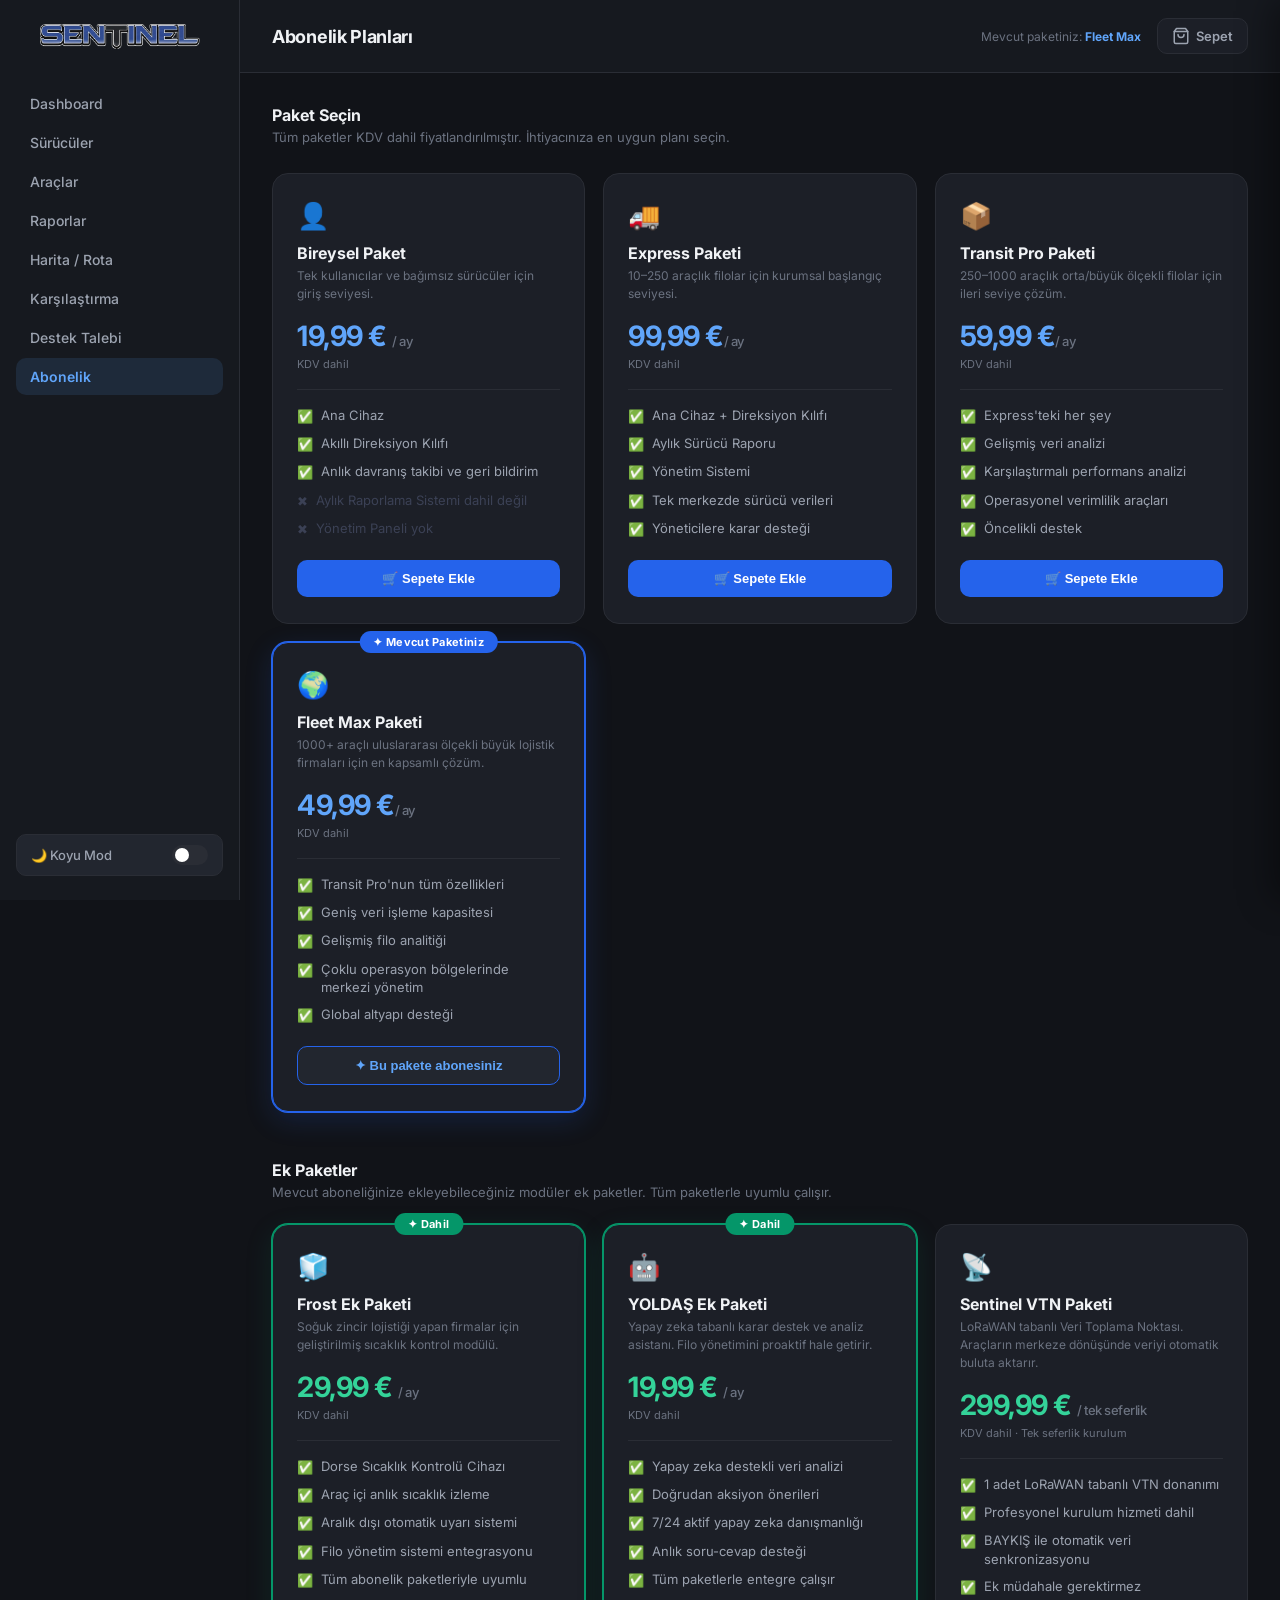
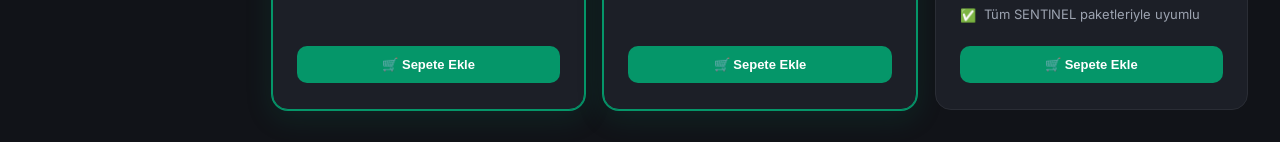
==== NEXTECH - SENTINEL/abonelik.html @ de0649d8 "Add files via upload" ====
<!DOCTYPE html>
<html lang="tr">
<head>
  <meta charset="UTF-8">
  <title>NEXTECH Sentinel | Abonelik</title>
  <link rel="preconnect" href="https://fonts.googleapis.com">
  <link href="https://fonts.googleapis.com/css2?family=Inter:wght@400;500;600;700&display=swap" rel="stylesheet">
  <link rel="stylesheet" href="css/panel.css">
  <style>
    .abonelik-wrap { padding: 32px; }
    .abonelik-wrap h2 { font-size: 16px; font-weight: 700; color: #f0f2f5; margin-bottom: 4px; }
    .abonelik-wrap .subtitle { font-size: 13px; color: #6b7280; margin-bottom: 28px; }

    .paket-grid {
      display: grid;
      grid-template-columns: repeat(auto-fill, minmax(260px, 1fr));
      gap: 18px;
    }

    .paket-card {
      background: #1c1f27;
      border: 1px solid #2a2d35;
      border-radius: 16px;
      padding: 26px 24px;
      display: flex;
      flex-direction: column;
      gap: 0;
      position: relative;
      transition: box-shadow 0.2s, transform 0.2s, border-color 0.2s;
    }
    .paket-card:hover { box-shadow: 0 8px 28px rgba(0,0,0,0.35); transform: translateY(-3px); border-color: #3b4155; }
    .paket-card.mevcut { border-color: #2563eb; box-shadow: 0 0 0 1px #2563eb, 0 8px 28px rgba(37,99,235,0.18); }

    .mevcut-badge {
      position: absolute; top: -12px; left: 50%; transform: translateX(-50%);
      background: #2563eb; color: #fff; font-size: 11px; font-weight: 700;
      padding: 4px 14px; border-radius: 20px; white-space: nowrap; letter-spacing: 0.3px;
    }

    .paket-ikon { font-size: 26px; margin-bottom: 12px; }
    .paket-adi { font-size: 16px; font-weight: 700; color: #f0f2f5; margin-bottom: 4px; }
    .paket-hedef { font-size: 12px; color: #6b7280; margin-bottom: 16px; line-height: 1.5; }
    .paket-fiyat { font-size: 28px; font-weight: 700; color: #60a5fa; margin-bottom: 4px; letter-spacing: -0.5px; }
    .paket-fiyat span { font-size: 13px; font-weight: 500; color: #6b7280; }
    .paket-kdv { font-size: 11px; color: #6b7280; margin-bottom: 18px; }
    .paket-divider { height: 1px; background: #2a2d35; margin-bottom: 16px; }

    .paket-ozellikler {
      list-style: none; display: flex; flex-direction: column;
      gap: 9px; flex: 1; margin-bottom: 22px;
    }
    .paket-ozellikler li { font-size: 13px; color: #9ca3b0; display: flex; align-items: flex-start; gap: 8px; line-height: 1.4; }
    .paket-ozellikler li .ic { font-size: 13px; flex-shrink: 0; margin-top: 1px; }
    .paket-ozellikler li.disabled { color: #3b4155; }

    .paket-btn {
      width: 100%; padding: 11px; border-radius: 10px; font-size: 13px;
      font-weight: 700; cursor: pointer; border: none; transition: background 0.15s, transform 0.12s;
    }
    .paket-btn.aktif { background: #2563eb; color: #fff; }
    .paket-btn.aktif:hover { background: #1d4ed8; transform: translateY(-1px); }
    .paket-btn.mevcut-btn { background: #22262f; color: #60a5fa; border: 1px solid #2563eb; cursor: default; }
    .paket-btn.sepette-btn { background: #22262f; color: #f87171; border: 1px solid #f87171; cursor: pointer; }
    .paket-btn.sepette-btn:hover { background: #2d1a1a; transform: translateY(-1px); }

    /* ── EK PAKETLER ─────────────────────────────────── */
    .ek-paket-section { margin-top: 48px; }
    .ek-paket-section h2 { font-size: 16px; font-weight: 700; color: #f0f2f5; margin-bottom: 4px; }
    .ek-paket-section .subtitle { font-size: 13px; color: #6b7280; margin-bottom: 24px; }

    .ek-paket-grid {
      display: grid;
      grid-template-columns: repeat(auto-fill, minmax(260px, 1fr));
      gap: 18px;
    }

    .ek-paket-card {
      background: #1c1f27; border: 1px solid #2a2d35; border-radius: 16px;
      padding: 26px 24px; display: flex; flex-direction: column;
      position: relative; transition: box-shadow 0.2s, transform 0.2s, border-color 0.2s;
    }
    .ek-paket-card:hover { box-shadow: 0 8px 28px rgba(0,0,0,0.35); transform: translateY(-3px); border-color: #3b4155; }
    .ek-paket-card.dahil { border-color: #059669; box-shadow: 0 0 0 1px #059669, 0 8px 28px rgba(5,150,105,0.15); }

    .dahil-badge {
      position: absolute; top: -12px; left: 50%; transform: translateX(-50%);
      background: #059669; color: #fff; font-size: 11px; font-weight: 700;
      padding: 4px 14px; border-radius: 20px; white-space: nowrap; letter-spacing: 0.3px;
    }

    .ek-paket-card .paket-ikon { font-size: 26px; margin-bottom: 12px; }
    .ek-paket-card .paket-adi { font-size: 16px; font-weight: 700; color: #f0f2f5; margin-bottom: 4px; }
    .ek-paket-card .paket-hedef { font-size: 12px; color: #6b7280; margin-bottom: 16px; line-height: 1.5; }
    .ek-paket-card .paket-fiyat { font-size: 28px; font-weight: 700; color: #34d399; margin-bottom: 4px; letter-spacing: -0.5px; }
    .ek-paket-card .paket-fiyat span { font-size: 13px; font-weight: 500; color: #6b7280; }
    .ek-paket-card .paket-kdv { font-size: 11px; color: #6b7280; margin-bottom: 18px; }
    .ek-paket-card .paket-divider { height: 1px; background: #2a2d35; margin-bottom: 16px; }
    .ek-paket-card .paket-ozellikler { list-style: none; display: flex; flex-direction: column; gap: 9px; flex: 1; margin-bottom: 22px; }
    .ek-paket-card .paket-ozellikler li { font-size: 13px; color: #9ca3b0; display: flex; align-items: flex-start; gap: 8px; line-height: 1.4; }
    .ek-paket-card .paket-ozellikler li .ic { font-size: 13px; flex-shrink: 0; margin-top: 1px; }

    .ek-paket-btn {
      width: 100%; padding: 11px; border-radius: 10px; font-size: 13px;
      font-weight: 700; cursor: pointer; border: none;
      transition: background 0.15s, transform 0.12s;
      background: #059669; color: #fff;
    }
    .ek-paket-btn:hover { background: #047857; transform: translateY(-1px); }
    .ek-paket-btn.sepette-btn { background: #2d1a1a; color: #f87171; border: 1px solid #f87171; cursor: pointer; }
    .ek-paket-btn.sepette-btn:hover { background: #3a1f1f; transform: translateY(-1px); }

    /* ── SEPET İKONU ─────────────────────────────────── */
    .sepet-icon-wrap {
      position: relative; cursor: pointer;
      display: flex; align-items: center; gap: 6px;
      padding: 8px 14px; border-radius: 10px;
      background: #1c1f27; border: 1px solid #2a2d35;
      transition: border-color 0.15s, background 0.15s;
      user-select: none;
    }
    .sepet-icon-wrap:hover { border-color: #3b4155; background: #22262f; }
    .sepet-icon-wrap svg { width: 18px; height: 18px; fill: none; stroke: #9ca3b0; stroke-width: 2; stroke-linecap: round; stroke-linejoin: round; }
    .sepet-icon-wrap .sepet-label { font-size: 13px; color: #9ca3b0; font-weight: 600; }
    .sepet-badge {
      position: absolute; top: -6px; right: -6px;
      background: #2563eb; color: #fff; font-size: 10px; font-weight: 700;
      width: 18px; height: 18px; border-radius: 50%;
      display: none; align-items: center; justify-content: center;
    }

    /* ── SEPET DRAWER ────────────────────────────────── */
    .sepet-overlay {
      position: fixed; inset: 0; background: rgba(0,0,0,0.55);
      z-index: 900; opacity: 0; pointer-events: none; transition: opacity 0.25s;
    }
    .sepet-overlay.acik { opacity: 1; pointer-events: all; }

    .sepet-drawer {
      position: fixed; top: 0; right: 0;
      width: 360px; height: 100vh;
      background: #13151c; border-left: 1px solid #2a2d35;
      z-index: 901; display: flex; flex-direction: column;
      transform: translateX(100%);
      transition: transform 0.28s cubic-bezier(0.4,0,0.2,1);
      box-shadow: -8px 0 32px rgba(0,0,0,0.4);
    }
    .sepet-drawer.acik { transform: translateX(0); }

    .sepet-header {
      padding: 22px 24px 18px; border-bottom: 1px solid #2a2d35;
      display: flex; align-items: center; justify-content: space-between;
    }
    .sepet-header h3 { font-size: 15px; font-weight: 700; color: #f0f2f5; }
    .sepet-kapat {
      width: 32px; height: 32px; border-radius: 8px; border: none;
      background: #22262f; color: #9ca3b0; cursor: pointer; font-size: 16px;
      display: flex; align-items: center; justify-content: center;
      transition: background 0.15s;
    }
    .sepet-kapat:hover { background: #2a2d35; color: #f0f2f5; }

    .sepet-body { flex: 1; overflow-y: auto; padding: 20px 24px; }

    .sepet-bos {
      display: flex; flex-direction: column; align-items: center;
      justify-content: center; height: 100%;
      color: #4b5563; font-size: 13px; text-align: center; gap: 10px;
    }
    .sepet-bos .bos-ikon { font-size: 40px; opacity: 0.5; }

    .sepet-item {
      display: flex; align-items: center; gap: 12px;
      padding: 14px 0; border-bottom: 1px solid #2a2d35;
    }
    .sepet-item:last-child { border-bottom: none; }
    .sepet-item-ikon {
      font-size: 22px; flex-shrink: 0; width: 40px; height: 40px;
      background: #1c1f27; border-radius: 10px;
      display: flex; align-items: center; justify-content: center;
    }
    .sepet-item-bilgi { flex: 1; }
    .sepet-item-adi { font-size: 13px; font-weight: 600; color: #f0f2f5; margin-bottom: 2px; }
    .sepet-item-fiyat { font-size: 12px; color: #60a5fa; font-weight: 600; }
    .sepet-item-sil {
      width: 28px; height: 28px; border: none; background: #22262f;
      border-radius: 7px; color: #6b7280; cursor: pointer; font-size: 14px;
      display: flex; align-items: center; justify-content: center;
      transition: background 0.15s, color 0.15s;
    }
    .sepet-item-sil:hover { background: #3d1a1a; color: #f87171; }

    .sepet-footer { padding: 20px 24px; border-top: 1px solid #2a2d35; }
    .sepet-total-row { display: flex; justify-content: space-between; align-items: center; margin-bottom: 6px; }
    .sepet-total-label { font-size: 12px; color: #6b7280; }
    .sepet-total-fiyat { font-size: 22px; font-weight: 700; color: #f0f2f5; letter-spacing: -0.5px; }
    .sepet-total-kdv { font-size: 11px; color: #6b7280; margin-bottom: 18px; }

    .basvur-btn {
      width: 100%; padding: 13px; border-radius: 11px;
      background: #2563eb; color: #fff;
      font-size: 14px; font-weight: 700; border: none; cursor: pointer;
      transition: background 0.15s, transform 0.12s; letter-spacing: 0.2px;
    }
    .basvur-btn:hover { background: #1d4ed8; transform: translateY(-1px); }
    .basvur-btn:disabled { background: #1e2433; color: #4b5563; cursor: default; transform: none; }

    /* ── BAŞARI MODALI ───────────────────────────────── */
    .modal-overlay {
      position: fixed; inset: 0; background: rgba(0,0,0,0.65);
      z-index: 1000; display: flex; align-items: center; justify-content: center;
      opacity: 0; pointer-events: none; transition: opacity 0.2s;
    }
    .modal-overlay.acik { opacity: 1; pointer-events: all; }

    .modal-kart {
      background: #1c1f27; border: 1px solid #2a2d35; border-radius: 20px;
      padding: 40px 36px; width: 360px; text-align: center;
      transform: scale(0.92) translateY(16px);
      transition: transform 0.25s cubic-bezier(0.34,1.56,0.64,1);
      box-shadow: 0 24px 64px rgba(0,0,0,0.5);
    }
    .modal-overlay.acik .modal-kart { transform: scale(1) translateY(0); }

    .modal-check {
      width: 64px; height: 64px; background: rgba(5,150,105,0.15);
      border-radius: 50%; display: flex; align-items: center; justify-content: center;
      margin: 0 auto 20px; font-size: 28px;
    }
    .modal-baslik { font-size: 17px; font-weight: 700; color: #f0f2f5; margin-bottom: 10px; }
    .modal-aciklama { font-size: 13px; color: #6b7280; line-height: 1.6; margin-bottom: 28px; }
    .modal-kapat-btn {
      padding: 11px 32px; border-radius: 10px; border: none;
      background: #2563eb; color: #fff; font-size: 13px; font-weight: 700;
      cursor: pointer; transition: background 0.15s;
    }
    .modal-kapat-btn:hover { background: #1d4ed8; }

    /* ── LIGHT MODE ──────────────────────────────────── */
    body.light .abonelik-wrap h2  { color: #111318; }
    body.light .paket-card        { background: #fff; border-color: #e2e6ef; }
    body.light .paket-card.mevcut { border-color: #2563eb; box-shadow: 0 0 0 1px #2563eb, 0 8px 28px rgba(37,99,235,0.12); }
    body.light .paket-adi         { color: #111318; }
    body.light .paket-divider     { background: #e2e6ef; }
    body.light .paket-ozellikler li { color: #4b5563; }
    body.light .paket-ozellikler li.disabled { color: #d1d5db; }
    body.light .paket-btn.mevcut-btn { background: #eff6ff; }
    body.light .ek-paket-section h2 { color: #111318; }
    body.light .ek-paket-card       { background: #fff; border-color: #e2e6ef; }
    body.light .ek-paket-card.dahil { border-color: #059669; box-shadow: 0 0 0 1px #059669, 0 8px 28px rgba(5,150,105,0.10); }
    body.light .ek-paket-card .paket-adi { color: #111318; }
    body.light .ek-paket-card .paket-divider { background: #e2e6ef; }
    body.light .ek-paket-card .paket-ozellikler li { color: #4b5563; }
    body.light .sepet-icon-wrap { background: #fff; border-color: #e2e6ef; }
    body.light .sepet-drawer { background: #f9fafb; border-left-color: #e2e6ef; }
    body.light .sepet-header { border-bottom-color: #e2e6ef; }
    body.light .sepet-header h3 { color: #111318; }
    body.light .sepet-kapat { background: #f3f4f6; color: #6b7280; }
    body.light .sepet-item { border-bottom-color: #e2e6ef; }
    body.light .sepet-item-ikon { background: #fff; }
    body.light .sepet-item-adi { color: #111318; }
    body.light .sepet-item-sil { background: #f3f4f6; }
    body.light .sepet-footer { border-top-color: #e2e6ef; }
    body.light .sepet-total-fiyat { color: #111318; }
    body.light .modal-kart { background: #fff; border-color: #e2e6ef; }
    body.light .modal-baslik { color: #111318; }
  </style>
</head>
<body>

<!-- SEPET OVERLAY -->
<div class="sepet-overlay" id="sepetOverlay" onclick="sepetKapat()"></div>

<!-- SEPET DRAWER -->
<div class="sepet-drawer" id="sepetDrawer">
  <div class="sepet-header">
    <h3>🛒 Sepetim</h3>
    <button class="sepet-kapat" onclick="sepetKapat()">✕</button>
  </div>
  <div class="sepet-body" id="sepetBody">
    <div class="sepet-bos" id="sepetBos">
      <div class="bos-ikon">🛒</div>
      <div>Sepetiniz boş.<br>Bir paket ekleyerek başlayın.</div>
    </div>
    <div id="sepetListesi"></div>
  </div>
  <div class="sepet-footer">
    <div class="sepet-total-row">
      <span class="sepet-total-label">Toplam Tutar</span>
      <span class="sepet-total-fiyat" id="sepetTotal">0,00 €</span>
    </div>
    <div class="sepet-total-kdv">KDV dahil tüm tutarlar</div>
    <button class="basvur-btn" id="basvurBtn" onclick="basvur()" disabled>Başvur</button>
  </div>
</div>

<!-- BAŞARI MODALI -->
<div class="modal-overlay" id="modalOverlay">
  <div class="modal-kart">
    <div class="modal-check">✅</div>
    <div class="modal-baslik">Talebiniz Alındı!</div>
    <div class="modal-aciklama">Müşteri temsilcimiz en kısa sürede sizinle iletişime geçecektir.</div>
    <button class="modal-kapat-btn" onclick="modalKapat()">Tamam</button>
  </div>
</div>

<div class="sidebar">
  <img src="assets/logo.png" class="logo" onerror="this.style.display='none';this.nextElementSibling.style.display='block'">
  <div style="display:none;font-size:15px;font-weight:700;color:#60a5fa;padding:0 8px;margin-bottom:28px;">NEXTECH</div>
  <ul>
    <li><a href="index.html">Dashboard</a></li>
    <li><a href="drivers.html">Sürücüler</a></li>
    <li><a href="vehicles.html">Araçlar</a></li>
    <li><a href="reports.html">Raporlar</a></li>
    <li><a href="harita.html">Harita / Rota</a></li>
    <li><a href="karsilastirma.html">Karşılaştırma</a></li>
    <li><a href="destek.html">Destek Talebi</a></li>
    <li class="active"><a href="abonelik.html">Abonelik</a></li>
  </ul>
  <div class="theme-toggle" onclick="toggleTheme()">
    <span id="themeLabel">🌙 Koyu Mod</span>
    <div class="toggle-switch"></div>
  </div>
</div>

<main class="content">
  <header class="topbar">
    <h1>Abonelik Planları</h1>
    <div style="display:flex;align-items:center;gap:16px;">
      <span style="font-size:12px;color:#6b7280;">Mevcut paketiniz: <strong style="color:#60a5fa;">Fleet Max</strong></span>
      <div class="sepet-icon-wrap" onclick="sepetAc()">
        <svg viewBox="0 0 24 24" xmlns="http://www.w3.org/2000/svg">
          <path d="M6 2L3 6v14a2 2 0 002 2h14a2 2 0 002-2V6l-3-4z"/>
          <line x1="3" y1="6" x2="21" y2="6"/>
          <path d="M16 10a4 4 0 01-8 0"/>
        </svg>
        <span class="sepet-label">Sepet</span>
        <span class="sepet-badge" id="sepetBadge">0</span>
      </div>
    </div>
  </header>

  <div class="abonelik-wrap">
    <h2>Paket Seçin</h2>
    <p class="subtitle">Tüm paketler KDV dahil fiyatlandırılmıştır. İhtiyacınıza en uygun planı seçin.</p>

    <div class="paket-grid">

      <!-- BİREYSEL -->
      <div class="paket-card">
        <div class="paket-ikon">👤</div>
        <div class="paket-adi">Bireysel Paket</div>
        <div class="paket-hedef">Tek kullanıcılar ve bağımsız sürücüler için giriş seviyesi.</div>
        <div class="paket-fiyat">19,99 € <span>/ ay</span></div>
        <div class="paket-kdv">KDV dahil</div>
        <div class="paket-divider"></div>
        <ul class="paket-ozellikler">
          <li><span class="ic">✅</span> Ana Cihaz</li>
          <li><span class="ic">✅</span> Akıllı Direksiyon Kılıfı</li>
          <li><span class="ic">✅</span> Anlık davranış takibi ve geri bildirim</li>
          <li class="disabled"><span class="ic">✖</span> Aylık Raporlama Sistemi dahil değil</li>
          <li class="disabled"><span class="ic">✖</span> Yönetim Paneli yok</li>
        </ul>
        <button class="paket-btn aktif" id="btn-bireysel"
          onclick="sepeteEkle('bireysel','Bireysel Paket','👤',19.99,'/ ay',this,false)">
          🛒 Sepete Ekle
        </button>
      </div>

      <!-- EXPRESS -->
      <div class="paket-card">
        <div class="paket-ikon">🚚</div>
        <div class="paket-adi">Express Paketi</div>
        <div class="paket-hedef">10–250 araçlık filolar için kurumsal başlangıç seviyesi.</div>
        <div class="paket-fiyat">99,99 €<span>/ ay</span></div>
        <div class="paket-kdv">KDV dahil</div>
        <div class="paket-divider"></div>
        <ul class="paket-ozellikler">
          <li><span class="ic">✅</span> Ana Cihaz + Direksiyon Kılıfı</li>
          <li><span class="ic">✅</span> Aylık Sürücü Raporu</li>
          <li><span class="ic">✅</span> Yönetim Sistemi</li>
          <li><span class="ic">✅</span> Tek merkezde sürücü verileri</li>
          <li><span class="ic">✅</span> Yöneticilere karar desteği</li>
        </ul>
        <button class="paket-btn aktif" id="btn-express"
          onclick="sepeteEkle('express','Express Paketi','🚚',99.99,'/ ay',this,false)">
          🛒 Sepete Ekle
        </button>
      </div>

      <!-- TRANSIT PRO -->
      <div class="paket-card">
        <div class="paket-ikon">📦</div>
        <div class="paket-adi">Transit Pro Paketi</div>
        <div class="paket-hedef">250–1000 araçlık orta/büyük ölçekli filolar için ileri seviye çözüm.</div>
        <div class="paket-fiyat">59,99 €<span>/ ay</span></div>
        <div class="paket-kdv">KDV dahil</div>
        <div class="paket-divider"></div>
        <ul class="paket-ozellikler">
          <li><span class="ic">✅</span> Express'teki her şey</li>
          <li><span class="ic">✅</span> Gelişmiş veri analizi</li>
          <li><span class="ic">✅</span> Karşılaştırmalı performans analizi</li>
          <li><span class="ic">✅</span> Operasyonel verimlilik araçları</li>
          <li><span class="ic">✅</span> Öncelikli destek</li>
        </ul>
        <button class="paket-btn aktif" id="btn-transitpro"
          onclick="sepeteEkle('transitpro','Transit Pro Paketi','📦',59.99,'/ ay',this,false)">
          🛒 Sepete Ekle
        </button>
      </div>

      <!-- FLEET MAX — MEVCUT -->
      <div class="paket-card mevcut">
        <div class="mevcut-badge">✦ Mevcut Paketiniz</div>
        <div class="paket-ikon">🌍</div>
        <div class="paket-adi">Fleet Max Paketi</div>
        <div class="paket-hedef">1000+ araçlı uluslararası ölçekli büyük lojistik firmaları için en kapsamlı çözüm.</div>
        <div class="paket-fiyat">49,99 €<span>/ ay</span></div>
        <div class="paket-kdv">KDV dahil</div>
        <div class="paket-divider"></div>
        <ul class="paket-ozellikler">
          <li><span class="ic">✅</span> Transit Pro'nun tüm özellikleri</li>
          <li><span class="ic">✅</span> Geniş veri işleme kapasitesi</li>
          <li><span class="ic">✅</span> Gelişmiş filo analitiği</li>
          <li><span class="ic">✅</span> Çoklu operasyon bölgelerinde merkezi yönetim</li>
          <li><span class="ic">✅</span> Global altyapı desteği</li>
        </ul>
        <button class="paket-btn mevcut-btn">✦ Bu pakete abonesiniz</button>
      </div>

    </div>

    <!-- ── EK PAKETLER ─────────────────────────────────── -->
    <div class="ek-paket-section">
      <h2>Ek Paketler</h2>
      <p class="subtitle">Mevcut aboneliğinize ekleyebileceğiniz modüler ek paketler. Tüm paketlerle uyumlu çalışır.</p>

      <div class="ek-paket-grid">

        <!-- FROST -->
        <div class="ek-paket-card dahil">
          <div class="dahil-badge">✦ Dahil</div>
          <div class="paket-ikon">🧊</div>
          <div class="paket-adi">Frost Ek Paketi</div>
          <div class="paket-hedef">Soğuk zincir lojistiği yapan firmalar için geliştirilmiş sıcaklık kontrol modülü.</div>
          <div class="paket-fiyat">29,99 € <span>/ ay</span></div>
          <div class="paket-kdv">KDV dahil</div>
          <div class="paket-divider"></div>
          <ul class="paket-ozellikler">
            <li><span class="ic">✅</span> Dorse Sıcaklık Kontrolü Cihazı</li>
            <li><span class="ic">✅</span> Araç içi anlık sıcaklık izleme</li>
            <li><span class="ic">✅</span> Aralık dışı otomatik uyarı sistemi</li>
            <li><span class="ic">✅</span> Filo yönetim sistemi entegrasyonu</li>
            <li><span class="ic">✅</span> Tüm abonelik paketleriyle uyumlu</li>
          </ul>
          <button class="ek-paket-btn" id="btn-frost"
            onclick="sepeteEkle('frost','Frost Ek Paketi','🧊',29.99,'/ ay',this,true)">
            🛒 Sepete Ekle
          </button>
        </div>

        <!-- YOLDAŞ -->
        <div class="ek-paket-card dahil">
          <div class="dahil-badge">✦ Dahil</div>
          <div class="paket-ikon">🤖</div>
          <div class="paket-adi">YOLDAŞ Ek Paketi</div>
          <div class="paket-hedef">Yapay zeka tabanlı karar destek ve analiz asistanı. Filo yönetimini proaktif hale getirir.</div>
          <div class="paket-fiyat">19,99 € <span>/ ay</span></div>
          <div class="paket-kdv">KDV dahil</div>
          <div class="paket-divider"></div>
          <ul class="paket-ozellikler">
            <li><span class="ic">✅</span> Yapay zeka destekli veri analizi</li>
            <li><span class="ic">✅</span> Doğrudan aksiyon önerileri</li>
            <li><span class="ic">✅</span> 7/24 aktif yapay zeka danışmanlığı</li>
            <li><span class="ic">✅</span> Anlık soru-cevap desteği</li>
            <li><span class="ic">✅</span> Tüm paketlerle entegre çalışır</li>
          </ul>
          <button class="ek-paket-btn" id="btn-yoldas"
            onclick="sepeteEkle('yoldas','YOLDAŞ Ek Paketi','🤖',19.99,'/ ay',this,true)">
            🛒 Sepete Ekle
          </button>
        </div>

        <!-- SENTINEL VTN -->
        <div class="ek-paket-card">
          <div class="paket-ikon">📡</div>
          <div class="paket-adi">Sentinel VTN Paketi</div>
          <div class="paket-hedef">LoRaWAN tabanlı Veri Toplama Noktası. Araçların merkeze dönüşünde veriyi otomatik buluta aktarır.</div>
          <div class="paket-fiyat">299,99 € <span>/ tek seferlik</span></div>
          <div class="paket-kdv">KDV dahil · Tek seferlik kurulum</div>
          <div class="paket-divider"></div>
          <ul class="paket-ozellikler">
            <li><span class="ic">✅</span> 1 adet LoRaWAN tabanlı VTN donanımı</li>
            <li><span class="ic">✅</span> Profesyonel kurulum hizmeti dahil</li>
            <li><span class="ic">✅</span> BAYKIŞ ile otomatik veri senkronizasyonu</li>
            <li><span class="ic">✅</span> Ek müdahale gerektirmez</li>
            <li><span class="ic">✅</span> Tüm SENTINEL paketleriyle uyumlu</li>
          </ul>
          <button class="ek-paket-btn" id="btn-vtn"
            onclick="sepeteEkle('vtn','Sentinel VTN Paketi','📡',299.99,'/ tek seferlik',this,true)">
            🛒 Sepete Ekle
          </button>
        </div>

      </div>
    </div>
    <!-- ── /EK PAKETLER ───────────────────────────────── -->

  </div>
</main>

<script>
  var sepet = {};

  function fiyatFormat(val) {
    return val.toFixed(2).replace('.', ',') + ' €';
  }

  function sepeteEkle(id, ad, ikon, fiyat, birim, btn, isEk) {
    if (sepet[id]) {
      delete sepet[id];
      if (isEk) {
        btn.className = 'ek-paket-btn';
        btn.textContent = '🛒 Sepete Ekle';
      } else {
        btn.className = 'paket-btn aktif';
        btn.textContent = '🛒 Sepete Ekle';
      }
    } else {
      sepet[id] = { id: id, ad: ad, ikon: ikon, fiyat: fiyat, birim: birim, isEk: isEk };
      if (isEk) {
        btn.className = 'ek-paket-btn sepette-btn';
        btn.textContent = '✕ Sepetten Çıkar';
      } else {
        btn.className = 'paket-btn sepette-btn';
        btn.textContent = '✕ Sepetten Çıkar';
      }
    }
    sepetGuncelle();
  }

  function sepetSil(id) {
    if (!sepet[id]) return;
    var isEk = sepet[id].isEk;
    var btn = document.getElementById('btn-' + id);
    if (btn) {
      if (isEk) {
        btn.className = 'ek-paket-btn';
        btn.textContent = '🛒 Sepete Ekle';
      } else {
        btn.className = 'paket-btn aktif';
        btn.textContent = '🛒 Sepete Ekle';
      }
    }
    delete sepet[id];
    sepetGuncelle();
  }

  function sepetGuncelle() {
    var keys = Object.keys(sepet);
    var badge = document.getElementById('sepetBadge');
    var listesi = document.getElementById('sepetListesi');
    var bos = document.getElementById('sepetBos');
    var basvurBtn = document.getElementById('basvurBtn');
    var totalEl = document.getElementById('sepetTotal');

    if (keys.length > 0) {
      badge.style.display = 'flex';
      badge.textContent = keys.length;
    } else {
      badge.style.display = 'none';
    }

    bos.style.display = keys.length === 0 ? 'flex' : 'none';
    basvurBtn.disabled = keys.length === 0;

    listesi.innerHTML = '';
    var total = 0;
    keys.forEach(function(k) {
      var item = sepet[k];
      total += item.fiyat;
      var div = document.createElement('div');
      div.className = 'sepet-item';
      div.innerHTML =
        '<div class="sepet-item-ikon">' + item.ikon + '</div>' +
        '<div class="sepet-item-bilgi">' +
          '<div class="sepet-item-adi">' + item.ad + '</div>' +
          '<div class="sepet-item-fiyat">' + fiyatFormat(item.fiyat) +
            ' <span style="color:#6b7280;font-weight:400;">' + item.birim + '</span></div>' +
        '</div>' +
        '<button class="sepet-item-sil" onclick="sepetSil(\'' + k + '\')">✕</button>';
      listesi.appendChild(div);
    });

    totalEl.textContent = fiyatFormat(total);
  }

  function sepetAc() {
    document.getElementById('sepetDrawer').classList.add('acik');
    document.getElementById('sepetOverlay').classList.add('acik');
  }

  function sepetKapat() {
    document.getElementById('sepetDrawer').classList.remove('acik');
    document.getElementById('sepetOverlay').classList.remove('acik');
  }

  function basvur() {
    sepetKapat();
    setTimeout(function() {
      document.getElementById('modalOverlay').classList.add('acik');
    }, 220);
  }

  function modalKapat() {
    document.getElementById('modalOverlay').classList.remove('acik');
    var keys = Object.keys(sepet);
    keys.forEach(function(k) { sepetSil(k); });
  }

  function toggleTheme() {
    document.body.classList.toggle('light');
    var isLight = document.body.classList.contains('light');
    localStorage.setItem('theme', isLight ? 'light' : 'dark');
    document.getElementById('themeLabel').textContent = isLight ? '☀️ Açık Mod' : '🌙 Koyu Mod';
  }
  (function() {
    if (localStorage.getItem('theme') === 'light') {
      document.body.classList.add('light');
      document.getElementById('themeLabel').textContent = '☀️ Açık Mod';
    }
  })();
</script>

</body>
</html>
---- NEXTECH - SENTINEL/css/panel.css ----
@import url('https://fonts.googleapis.com/css2?family=Inter:wght@400;500;600;700&display=swap');

*, *::before, *::after { margin:0; padding:0; box-sizing:border-box; }

html, body {
  height: 100%;
  font-family: 'Inter', sans-serif;
  background: #111318;
  color: #e2e4e9;
}

/* SIDEBAR */
.sidebar {
  position: fixed;
  top:0; left:0;
  width: 240px;
  height: 100vh;
  background: #16191f;
  border-right: 1px solid #2a2d35;
  padding: 24px 16px;
  z-index: 1000;
  display: flex;
  flex-direction: column;
  gap: 8px;
}

.sidebar .logo {
  width: 160px;
  display: block;
  margin: 0 auto 28px auto;
}

.sidebar ul { list-style:none; display:flex; flex-direction:column; gap:2px; }
.sidebar ul li { border-radius:10px; transition:all 0.15s ease; }
.sidebar ul li:hover { background:#1e2229; }

.sidebar a {
  display: flex;
  align-items: center;
  gap: 10px;
  padding: 10px 14px;
  color: #9ca3b0;
  text-decoration: none;
  font-size: 14px;
  font-weight: 500;
  border-radius: 10px;
  width: 100%;
}

.sidebar li.active { background:#1e2a3a; }
.sidebar li.active a { color:#60a5fa; font-weight:600; }

/* CONTENT */
.content {
  margin-left: 240px;
  min-height: 100vh;
  padding: 0;
  background: #111318;
}

/* TOPBAR */
.topbar {
  background: #16191f;
  border-bottom: 1px solid #2a2d35;
  padding: 18px 32px;
  display: flex;
  align-items: center;
  justify-content: space-between;
  position: sticky;
  top: 0;
  z-index: 100;
}

.topbar h1 {
  font-size: 18px;
  font-weight: 700;
  color: #f0f2f5;
  letter-spacing: -0.3px;
}

/* CARDS */
.cards {
  display: grid;
  grid-template-columns: repeat(4, 1fr);
  gap: 16px;
  padding: 28px 32px 0;
}

.card {
  background: #1c1f27;
  border-radius: 14px;
  padding: 22px 24px;
  border: 1px solid #2a2d35;
  transition: box-shadow 0.2s, transform 0.2s;
}

.card:hover {
  box-shadow: 0 4px 24px rgba(0,0,0,0.4);
  transform: translateY(-2px);
}

.card h2 {
  font-size: 11px;
  font-weight: 600;
  color: #6b7280;
  text-transform: uppercase;
  letter-spacing: 0.7px;
  margin-bottom: 10px;
}

.card p {
  font-size: 30px;
  font-weight: 700;
  color: #f0f2f5;
  letter-spacing: -0.5px;
}

/* CHART SECTION */
.chart-section { padding: 24px 32px 0; }

.dashboard-row {
  display: flex;
  gap: 20px;
  align-items: stretch;
  min-height: 320px;
}

/* GRAFİK KARTI */
.chart-card {
  flex: 3;
  background: #1c1f27;
  border: 1px solid #2a2d35;
  border-radius: 16px;
  padding: 24px;
  display: flex;
  flex-direction: column;
}

.chart-card h3 {
  color: #e2e4e9;
  font-size: 14px;
  font-weight: 600;
  margin-bottom: 16px;
  flex-shrink: 0;
}

.chart {
  display: flex;
  align-items: flex-end;
  gap: 12px;
  flex: 1;
  min-height: 220px;
  padding-bottom: 40px;
}

.bar {
  flex: 1;
  background: var(--color);
  border-radius: 6px 6px 0 0;
  position: relative;
  animation: grow 1.1s cubic-bezier(.4,0,.2,1) forwards;
  opacity: 0.85;
  transition: opacity 0.15s;
}

.bar:hover { opacity:1; }

.bar span {
  position: absolute;
  bottom: -30px;
  left: 50%;
  transform: translateX(-50%);
  font-size: 10px;
  color: #6b7280;
  white-space: nowrap;
}

.bar::after {
  content: attr(data-value) "%";
  position: absolute;
  top: -22px;
  left: 50%;
  transform: translateX(-50%);
  font-size: 11px;
  font-weight: 600;
  color: #cbd5e1;
}

@keyframes grow {
  from { height: 0; }
  to   { height: calc(var(--value) * 1%); }
}

/* LEADERBOARD */
.leaderboard {
  flex: 1.2;
  background: #1c1f27;
  border: 1px solid #2a2d35;
  border-radius: 16px;
  padding: 20px;
}

.leaderboard h3 {
  font-size: 14px;
  font-weight: 600;
  color: #e2e4e9;
  margin-bottom: 14px;
}

.leaderboard ul { list-style:none; }

.leaderboard li {
  display: flex;
  justify-content: space-between;
  align-items: center;
  padding: 9px 12px;
  border-radius: 8px;
  margin-bottom: 6px;
  font-size: 13px;
  font-weight: 500;
  color: #9ca3b0;
  background: #22262f;
  border: 1px solid #2a2d35;
}

.leaderboard li.gold   { background:#2a2410; border-color:#a07800; color:#fbbf24; }
.leaderboard li.silver { background:#1e2229; border-color:#4b5563; color:#d1d5db; }
.leaderboard li.bronze { background:#271e14; border-color:#854d0e; color:#fb923c; }

/* SÜRÜCÜ PANELİ */
.user-panel {
  background: #1c1f27;
  border-radius: 16px;
  border: 1px solid #2a2d35;
  padding: 22px 24px;
  margin: 24px 32px 0;
}

.user-panel h3 {
  font-size: 14px;
  font-weight: 600;
  color: #e2e4e9;
  margin-bottom: 16px;
}

.user-list {
  display: flex;
  flex-direction: column;
  gap: 8px;
  max-height: 420px;
  overflow-y: auto;
}

.user {
  display: flex;
  align-items: center;
  gap: 12px;
  padding: 10px 14px;
  border-radius: 10px;
  border: 1px solid #2a2d35;
  background: #22262f;
  transition: all 0.15s ease;
}

.user:hover { background:#1e2a3a; border-color:#3b5bdb; }

.user img {
  width: 40px; height: 40px;
  border-radius: 50%;
  object-fit: cover;
  border: 2px solid #2a2d35;
}

.user > div { flex:1; display:flex; flex-direction:column; gap:2px; }
.user strong { font-size:13px; font-weight:600; color:#e2e4e9; }
.user span   { font-size:12px; color:#6b7280; }

.user button {
  background: #2563eb;
  border: none;
  color: #fff;
  padding: 7px 14px;
  font-size: 12px;
  font-weight: 600;
  border-radius: 8px;
  cursor: pointer;
  transition: background 0.15s;
  white-space: nowrap;
}

.user button:hover { background:#1d4ed8; }
.user.best { border-color:#166534; background:#14201a; }

/* RAPOR KUTUSU */
.report-box {
  margin: 24px 32px 0;
  background: #1c1f27;
  border-radius: 16px;
  border: 1px solid #2a2d35;
  padding: 28px;
}

.report-box h2 {
  font-size: 16px;
  font-weight: 700;
  color: #e2e4e9;
  margin-bottom: 20px;
}

.report-form { display:flex; flex-wrap:wrap; gap:16px; align-items:flex-end; }
.report-form > div { display:flex; flex-direction:column; gap:6px; }

.report-form label {
  font-size: 12px;
  font-weight: 600;
  color: #6b7280;
  text-transform: uppercase;
  letter-spacing: 0.4px;
}

.report-form select,
.report-form input {
  padding: 10px 14px;
  border: 1px solid #2a2d35;
  border-radius: 10px;
  font-size: 13px;
  color: #e2e4e9;
  background: #22262f;
  outline: none;
  transition: border-color 0.15s;
}

.report-form select:focus,
.report-form input:focus { border-color:#2563eb; background:#1e2229; }

.report-form button,
.report-form a button {
  padding: 10px 22px;
  background: #2563eb;
  color: white;
  border: none;
  border-radius: 10px;
  font-size: 13px;
  font-weight: 600;
  cursor: pointer;
  transition: background 0.15s, transform 0.15s;
}

.report-form button:hover { background:#1d4ed8; transform:translateY(-1px); }
.report-form a { text-decoration:none; }

/* MODAL */
.modal {
  position: fixed;
  inset: 0;
  background: rgba(0,0,0,0.65);
  display: none;
  align-items: center;
  justify-content: center;
  z-index: 999;
  backdrop-filter: blur(4px);
}

.modal.open { display:flex; }

.modal-content {
  background: #1c1f27;
  border-radius: 18px;
  padding: 28px;
  width: 380px;
  max-width: 92%;
  position: relative;
  box-shadow: 0 24px 60px rgba(0,0,0,0.55);
  border: 1px solid #2a2d35;
  color: #e2e4e9;
}

.close, .modal-close {
  position: absolute;
  right: 18px; top: 14px;
  font-size: 20px;
  cursor: pointer;
  color: #6b7280;
  background: none;
  border: none;
}

.close:hover, .modal-close:hover { color:#e2e4e9; }

/* AI KUTUSU */
.ai-box {
  margin: 20px 32px 32px;
  border: 1.5px solid #7c3aed;
  border-radius: 14px;
  padding: 24px 28px;
  background: #1a1625;
}

.ai-box-header { display:flex; align-items:center; gap:10px; margin-bottom:16px; }

.ai-box-title { font-size:15px; font-weight:700; color:#a78bfa; }

.beta-badge {
  background: linear-gradient(135deg,#f5c518,#e6a800);
  color: #3a2600;
  font-size: 10px;
  font-weight: 700;
  padding: 3px 9px;
  border-radius: 20px;
  letter-spacing: 1px;
}

.ai-form { display:flex; flex-wrap:wrap; gap:14px; align-items:flex-end; }
.ai-form > div { display:flex; flex-direction:column; gap:6px; }

.ai-form label {
  font-size: 12px;
  font-weight: 600;
  color: #a78bfa;
  text-transform: uppercase;
  letter-spacing: 0.4px;
}

.ai-form select,
.ai-form input {
  padding: 9px 13px;
  border: 1px solid #4c1d95;
  border-radius: 9px;
  background: #22262f;
  color: #e2e4e9;
  font-size: 13px;
  outline: none;
}

.ai-form select:focus,
.ai-form input:focus { border-color:#7c3aed; }

.ai-btn {
  background: #7c3aed;
  color: white;
  border: none;
  padding: 10px 20px;
  border-radius: 9px;
  font-size: 13px;
  font-weight: 600;
  cursor: pointer;
  transition: background 0.15s;
}

.ai-btn:hover { background:#6d28d9; }

.ai-result {
  margin-top: 16px;
  padding: 14px 16px;
  background: #1e1630;
  border-radius: 10px;
  border-left: 3px solid #7c3aed;
  font-size: 13px;
  color: #c4b5fd;
  display: none;
  line-height: 1.7;
}

.main-content {
  margin-left: 240px;
  min-height: 100vh;
  padding: 20px;
  background: #111318;
}

/* LIGHT MODE */
body.light {
  background: #f4f6fb;
  color: #1a1a2e;
}
body.light .sidebar {
  background: #ffffff;
  border-color: #e2e6ef;
}
body.light .sidebar a { color: #4b5563; }
body.light .sidebar li.active { background: #eff6ff; }
body.light .sidebar li.active a { color: #2563eb; }
body.light .sidebar li:hover { background: #f1f5f9; }
body.light .topbar {
  background: #ffffff;
  border-color: #e2e6ef;
}
body.light .topbar h1 { color: #111318; }
body.light .content { background: #f4f6fb; }
body.light .card,
body.light .chart-card,
body.light .leaderboard,
body.light .user-panel,
body.light .report-box,
body.light .modal-content {
  background: #ffffff;
  border-color: #e2e6ef;
}
body.light .card h2 { color: #6b7280; }
body.light .card p { color: #111318; }
body.light .chart-card h3,
body.light .leaderboard h3,
body.light .user-panel h3,
body.light .report-box h2 { color: #111318; }
body.light .leaderboard li {
  background: #f4f6fb;
  border-color: #e2e6ef;
  color: #4b5563;
}
body.light .user {
  background: #f4f6fb;
  border-color: #e2e6ef;
}
body.light .user strong { color: #111318; }
body.light .report-form select,
body.light .report-form input {
  background: #f4f6fb;
  border-color: #e2e6ef;
  color: #111318;
}
body.light .bar span { color: #6b7280; }
body.light .bar::after { color: #374151; }

/* TOGGLE BUTONU */
.theme-toggle {
  margin-top: auto;
  display: flex;
  align-items: center;
  justify-content: space-between;
  padding: 10px 14px;
  border-radius: 10px;
  background: #22262f;
  cursor: pointer;
  border: 1px solid #2a2d35;
  color: #9ca3b0;
  font-size: 13px;
  font-weight: 500;
  transition: background 0.15s;
}
.theme-toggle:hover { background: #2a2d35; }
body.light .theme-toggle {
  background: #f4f6fb;
  border-color: #e2e6ef;
  color: #4b5563;
}

.toggle-switch {
  width: 36px; height: 20px;
  background: #2a2d35;
  border-radius: 99px;
  position: relative;
  transition: background 0.2s;
  flex-shrink: 0;
}
.toggle-switch::after {
  content: '';
  position: absolute;
  width: 14px; height: 14px;
  background: #fff;
  border-radius: 50%;
  top: 3px; left: 3px;
  transition: transform 0.2s;
}
body.light .toggle-switch { background: #2563eb; }
body.light .toggle-switch::after { transform: translateX(16px); }
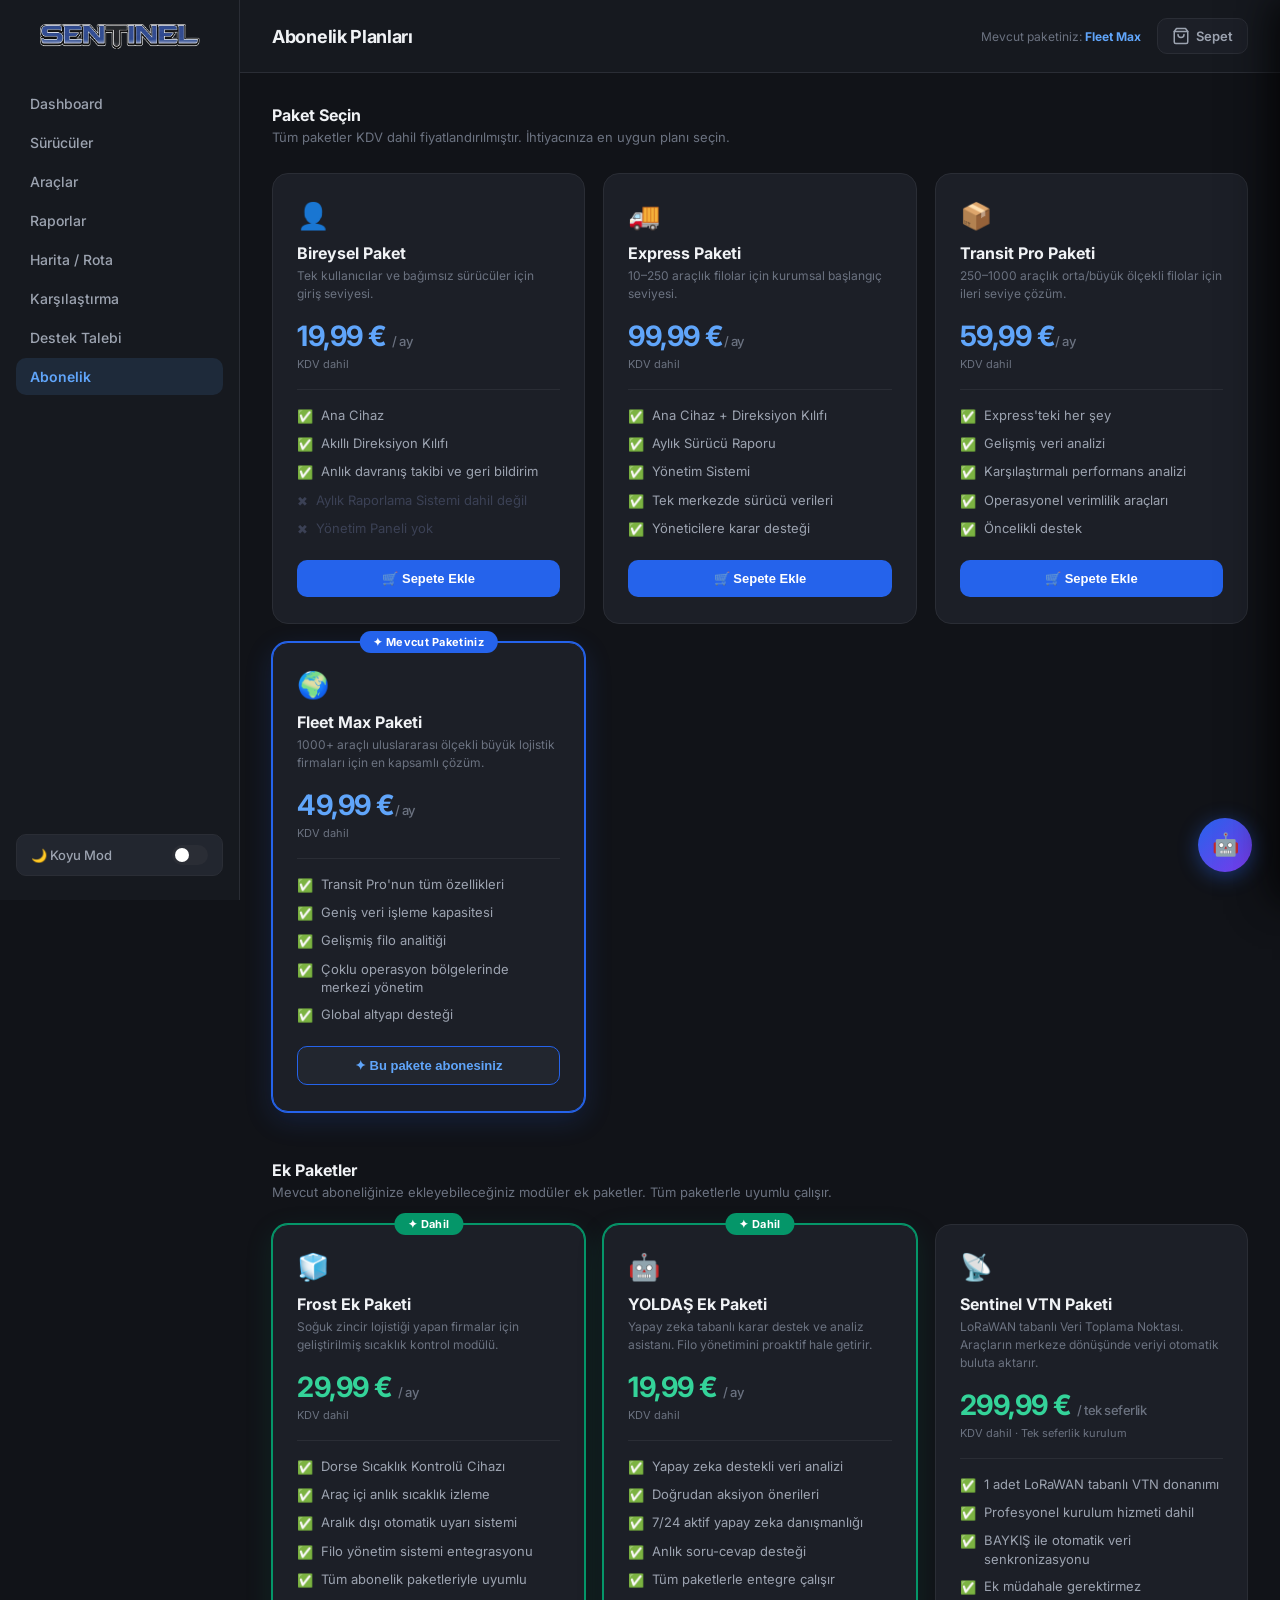
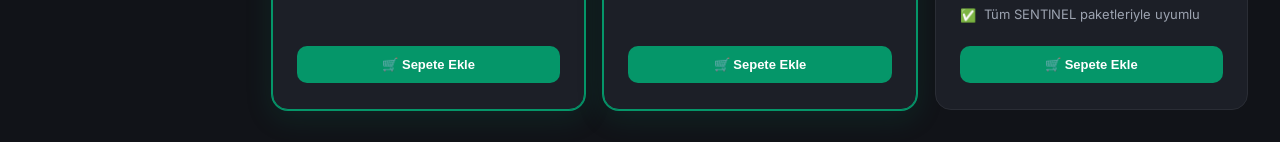
==== commit 73a965c4: "Add files via upload" ====
--- a/NEXTECH - SENTINEL/abonelik.html
+++ b/NEXTECH - SENTINEL/abonelik.html
@@ -630,6 +630,6 @@
     }
   })();
 </script>
-
+<script src="yoldas.js"></script>
 </body>
 </html>
